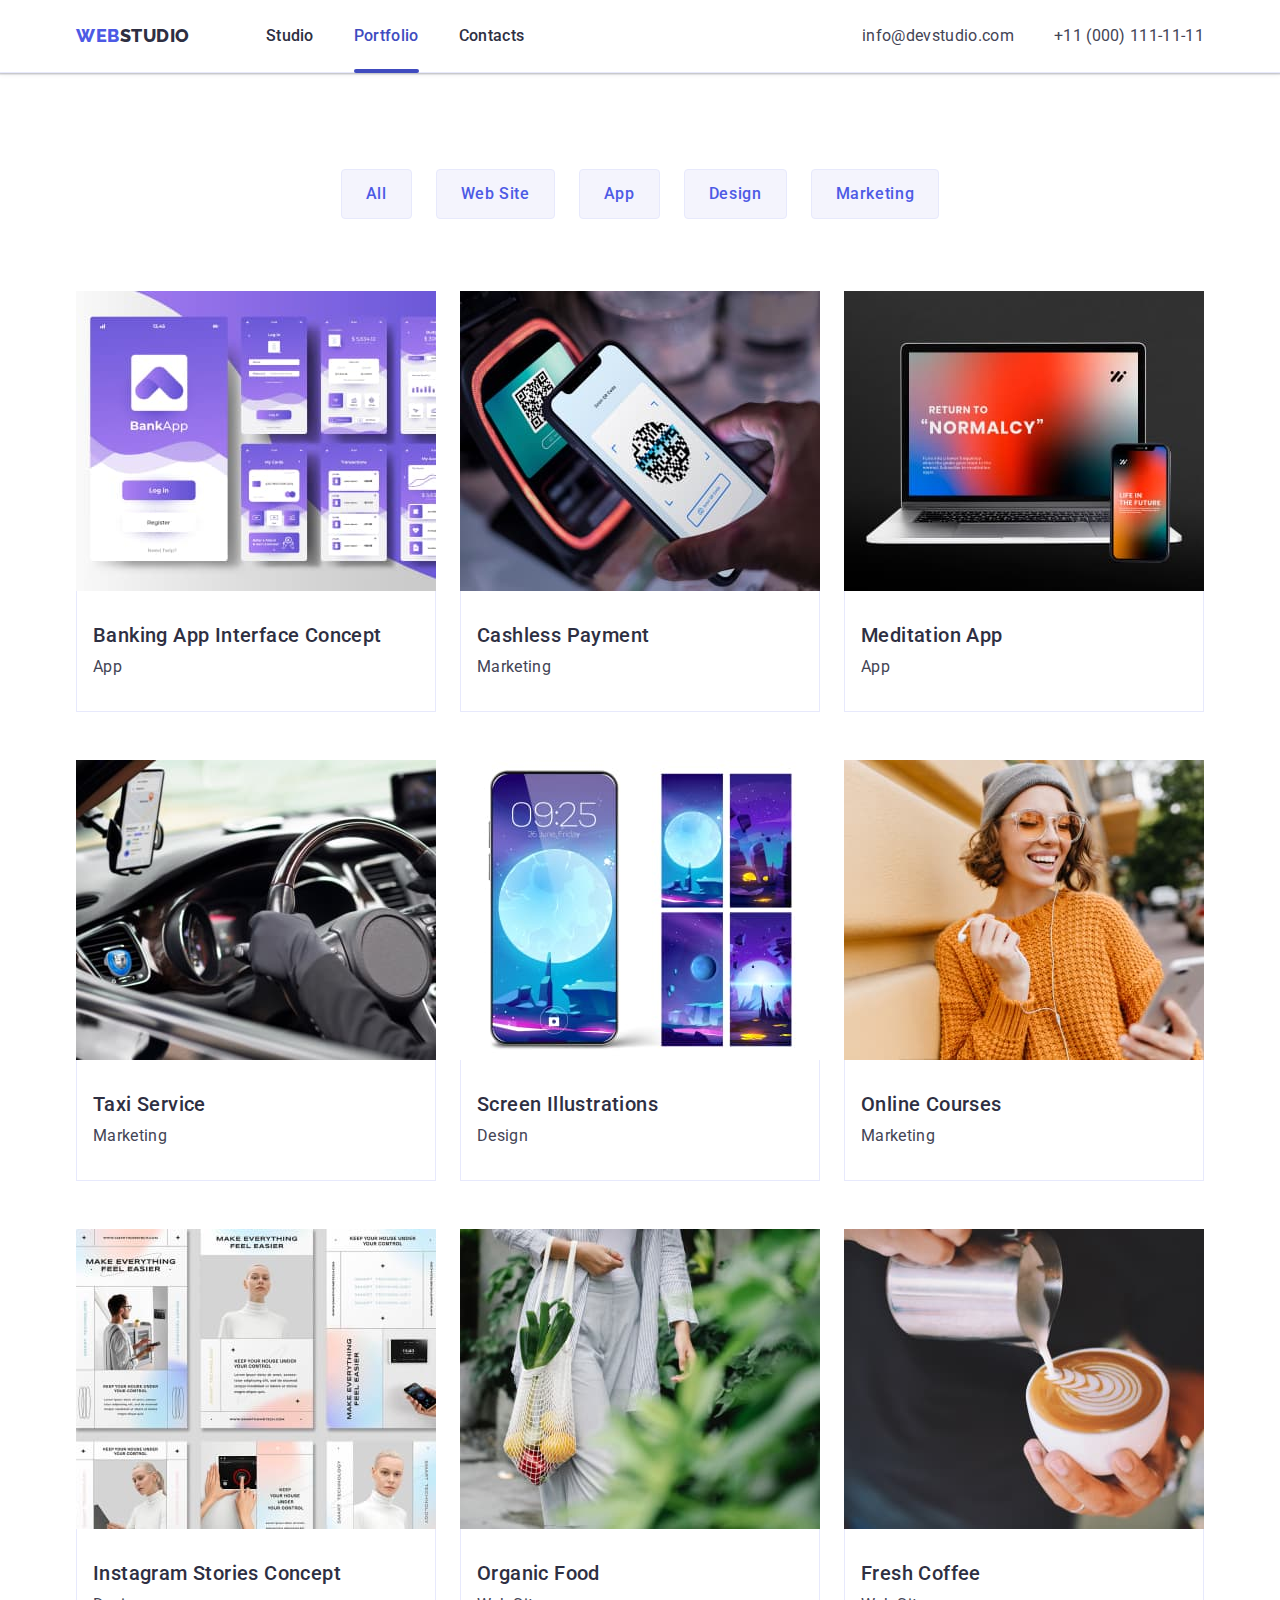
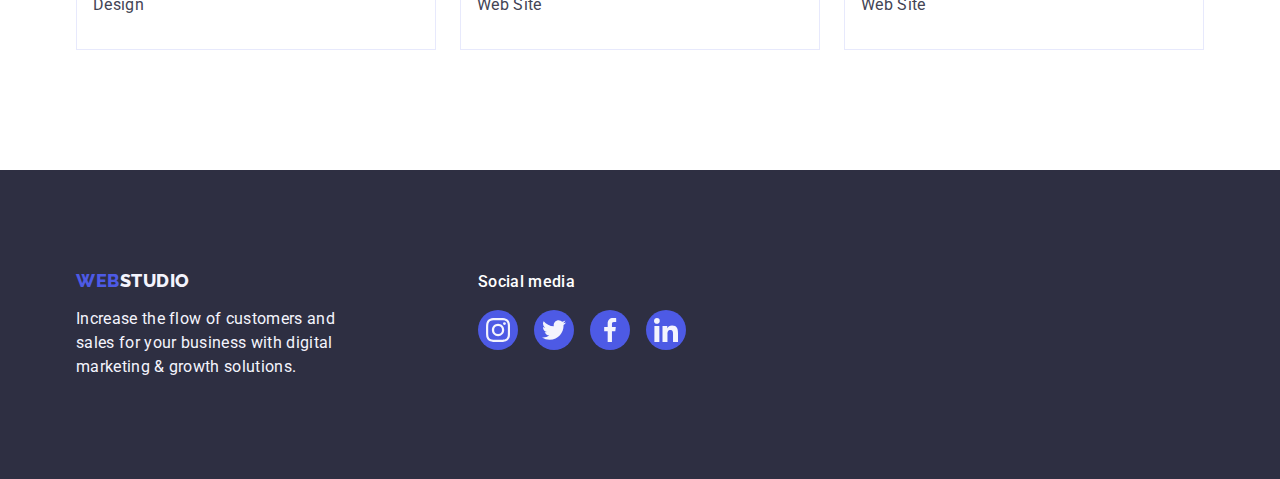
==== portfolio.html @ da9fbbfd "fix" ====
<!DOCTYPE html>
<html lang="en">
  <head>
    <meta charset="UTF-8" />
    <meta name="viewport" content="width=device-width, initial-scale=1.0" />
    <link rel="preconnect" href="https://fonts.googleapis.com" />
    <link rel="preconnect" href="https://fonts.gstatic.com" crossorigin />
    <link
      href="https://fonts.googleapis.com/css2?family=Raleway:wght@800&family=Roboto:wght@400;500;700;900&display=swap"
      rel="stylesheet"
    />
    <link rel="stylesheet" href="./css/modern-normalize.min.css" />
    <link rel="stylesheet" href="./css/styles.css" />
    <title>Portfolio</title>
  </head>
  <body>
    <header class="header">
      <div class="container header-container">
        <nav class="nav-container">
          <a href="./index.html" class="logo link">
            Web<span class="logo-text">Studio</span>
          </a>

          <ul class="nav-list list">
            <li class="nav-item">
              <a href="./index.html" class="link">
                Studio
              </a>
            </li>

            <li class="nav-item">
              <a href="./portfolio.html" class="nav-item-active link">
                Portfolio
              </a>
            </li>
            
            <li class="nav-item">
              <a href="" class="link">
                Contacts
              </a>
            </li>
          </ul>
        </nav>

        <address class="address-container">
          <ul class="address-list list">
            <li class="address-item">
              <a href="mailto:info@devstudio.com" class="address-item-link">
                info@devstudio.com
              </a>
            </li>

            <li class="address-item">
              <a href="tel:+110001111111" class="address-item-link">
                +11 (000) 111-11-11
              </a>
            </li>
          </ul>
        </address>
      </div>
    </header>

    <main>
      <section class="section-projects">
        <div class="container">
          <h1 class="visually-hidden title-section">Projects</h1>

          <ul class="projects-filters list">
            <li class="filters-item">
              <button type="button" class="filter-button">All</button>
            </li>
            <li class="filters-item">
              <button type="button" class="filter-button">Web Site</button>
            </li>
            <li class="filters-item">
              <button type="button" class="filter-button">App</button>
            </li>
            <li class="filters-item">
              <button type="button" class="filter-button">Design</button>
            </li>
            <li class="filters-item">
              <button type="button" class="filter-button">Marketing</button>
            </li>
          </ul>

          <ul class="projects-list list">
            <li class="projects-item project">
              <a href="" class="project-link link">
                <div class="project-item-box">
                  <img
                    class="image"
                    src="./images/portfolio/banking.jpg"
                    alt="Banking App Interface Concept"
                    width="360"
                    height="300"
                  />

                  <p class="overlay overlay-text">
                    14 Stylish and User-Friendly App Design Concepts · Task
                    Manager App · Calorie Tracker App · Exotic Fruit Ecommerce
                    App · Cloud Storage App
                  </p>
                </div>

                <div class="project-info">
                  <h2 class="project-title">Banking App Interface Concept</h2>
                  <p class="project-type">App</p>
                </div>
              </a>
            </li>
            <li class="projects-item project">
              <a href="" class="project-link link">
                <div class="project-item-box">
                  <img
                    class="image"
                    src="./images/portfolio/payment.jpg"
                    alt="Cashless Payment"
                    width="360"
                    height="300"
                  />

                  <p class="overlay overlay-text">
                    14 Stylish and User-Friendly App Design Concepts · Task
                    Manager App · Calorie Tracker App · Exotic Fruit Ecommerce
                    App · Cloud Storage App
                  </p>
                </div>

                <div class="project-info">
                  <h2 class="project-title">Cashless Payment</h2>
                  <p class="project-type">Marketing</p>
                </div>
              </a>
            </li>
            <li class="projects-item project">
              <a href="" class="project-link link">
                <div class="project-item-box">
                  <img
                    class="image"
                    src="./images/portfolio/meditation.jpg"
                    alt="Meditation App"
                    width="360"
                    height="300"
                  />

                  <p class="overlay overlay-text">
                    14 Stylish and User-Friendly App Design Concepts · Task
                    Manager App · Calorie Tracker App · Exotic Fruit Ecommerce
                    App · Cloud Storage App
                  </p>
                </div>

                <div class="project-info">
                  <h2 class="project-title">Meditation App</h2>
                  <p class="project-type">App</p>
                </div>
              </a>
            </li>
            <li class="projects-item project">
              <a href="" class="project-link link">
                <div class="project-item-box">
                  <img
                    class="image"
                    src="./images/portfolio/taxi.jpg"
                    alt="Taxi Service"
                    width="360"
                    height="300"
                  />

                  <p class="overlay overlay-text">
                    14 Stylish and User-Friendly App Design Concepts · Task
                    Manager App · Calorie Tracker App · Exotic Fruit Ecommerce
                    App · Cloud Storage App
                  </p>
                </div>

                <div class="project-info">
                  <h2 class="project-title">Taxi Service</h2>
                  <p class="project-type">Marketing</p>
                </div>
              </a>
            </li>
            <li class="projects-item project">
              <a href="" class="project-link link">
                <div class="project-item-box">
                  <img
                    class="image"
                    src="./images/portfolio/screen.jpg"
                    alt="Screen Illustrations"
                    width="360"
                    height="300"
                  />

                  <p class="overlay overlay-text">
                    14 Stylish and User-Friendly App Design Concepts · Task
                    Manager App · Calorie Tracker App · Exotic Fruit Ecommerce
                    App · Cloud Storage App
                  </p>
                </div>

                <div class="project-info">
                  <h2 class="project-title">Screen Illustrations</h2>
                  <p class="project-type">Design</p>
                </div>
              </a>
            </li>
            <li class="projects-item project">
              <a href="" class="project-link link">
                <div class="project-item-box">
                  <img
                    class="image"
                    src="./images/portfolio/online-courses.jpg"
                    alt="Online Courses"
                    width="360"
                    height="300"
                  />

                  <p class="overlay overlay-text">
                    14 Stylish and User-Friendly App Design Concepts · Task
                    Manager App · Calorie Tracker App · Exotic Fruit Ecommerce
                    App · Cloud Storage App
                  </p>
                </div>

                <div class="project-info">
                  <h2 class="project-title">Online Courses</h2>
                  <p class="project-type">Marketing</p>
                </div>
              </a>
            </li>
            <li class="projects-item project">
              <a href="" class="project-link link">
                <div class="project-item-box">
                  <img
                    class="image"
                    src="./images/portfolio/insta-stori.jpg"
                    alt="Instagram Stories Concept"
                    width="360"
                    height="300"
                  />

                  <p class="overlay overlay-text">
                    14 Stylish and User-Friendly App Design Concepts · Task
                    Manager App · Calorie Tracker App · Exotic Fruit Ecommerce
                    App · Cloud Storage App
                  </p>
                </div>

                <div class="project-info">
                  <h2 class="project-title">Instagram Stories Concept</h2>
                  <p class="project-type">Design</p>
                </div>
              </a>
            </li>
            <li class="projects-item project">
              <a href="" class="project-link link">
                <div class="project-item-box">
                  <img
                    class="image"
                    src="./images/portfolio/food.jpg"
                    alt="Organic Food"
                    width="360"
                    height="300"
                  />

                  <p class="overlay overlay-text">
                    14 Stylish and User-Friendly App Design Concepts · Task
                    Manager App · Calorie Tracker App · Exotic Fruit Ecommerce
                    App · Cloud Storage App
                  </p>
                </div>

                <div class="project-info">
                  <h2 class="project-title">Organic Food</h2>
                  <p class="project-type">Web Site</p>
                </div>
              </a>
            </li>
            <li class="projects-item project">
              <a href="" class="project-link link">
                <div class="project-item-box">
                  <img
                    class="image"
                    src="./images/portfolio/coffee.jpg"
                    alt="Fresh Coffee"
                    width="360"
                    height="300"
                  />

                  <p class="overlay overlay-text">
                    14 Stylish and User-Friendly App Design Concepts · Task
                    Manager App · Calorie Tracker App · Exotic Fruit Ecommerce
                    App · Cloud Storage App
                  </p>
                </div>

                <div class="project-info">
                  <h2 class="project-title">Fresh Coffee</h2>
                  <p class="project-type">Web Site</p>
                </div>
              </a>
            </li>
          </ul>
        </div>
      </section>
    </main>

    <footer class="footer">
      <div class="footer-wrapper container">
        <div class="footer-info">
          <a href="./index.html" class="logo link">
            Web<span class="logo-text">Studio</span>
          </a>

          <p class="footer-text">
            Increase the flow of customers and sales for your business with
            digital marketing & growth solutions.
          </p>
        </div>

        <div class="footer-social-links">
          <p class="footer-social-links-title">
            Social media
          </p>

          <ul class="footer-social-links-list list">
            <li class="footer-icons-item">
              <a href="" class="footer-icon-link icon-wrapper icon-link link">
                <svg class="social-icon" width="24" height="24">
                  <use href="./images/icons.svg#icon-instagram"></use>
                </svg>
              </a>
            </li>

            <li class="footer-icons-item">
              <a href="" class="footer-icon-link icon-wrapper icon-link link">
                <svg class="social-icon" width="24" height="24">
                  <use href="./images/icons.svg#icon-twitter"></use>
                </svg>
              </a>
            </li>
            
            <li class="footer-icons-item">
              <a href="" class="footer-icon-link icon-wrapper icon-link link">
                <svg class="social-icon" width="24" height="24">
                  <use href="./images/icons.svg#icon-facebook"></use>
                </svg>
              </a>
            </li>
            
            <li class="footer-icons-item">
              <a href="" class="footer-icon-link icon-wrapper icon-link link">
                <svg class="social-icon" width="24" height="24">
                  <use href="./images/icons.svg#icon-linkedin"></use>
                </svg>
              </a>
            </li>
          </ul>
        </div>
      </div>
    </footer>
  </body>
</html>
---- css/styles.css ----
:root {
    --iris: #4D5AE5;
    --ocean: #404BBF;
    --navyblue: #2E2F42;
    --green: #31D0AA;
    --slate: #434455;
    --light-slate: #8E8F99;
    --cornflower: #E7E9FC;
    --cloud: #F4F4FD;
    --navyblue-modal: rgba(46, 47, 66, 0.4);
    --grey: #2E2F42;
    --white: #FFFFFF;
    --dairy: #FCFCFC;
}

body {
    font-family: Roboto, sans-serif;
    color: var(--slate, #434455);
    background: var(--white, #FFF);
}

.link {
    text-decoration: none;
    color: var(--navyblue, #2E2F42);
}

.list {
    list-style: none;
    margin: 0;
    padding: 0;
}

.image {
    display: block;
    min-width: 100%;
    height: auto;
}

p, h1, h2, h3, h4, h5, h6 {
    margin: 0;
    padding: 0;
}

.visually-hidden {
    position: absolute;
    width: 1px;
    height: 1px;
    margin: -1px;
    border: 0;
    padding: 0;

    white-space: nowrap;
    clip-path: inset(100%);
    clip: rect(0 0 0 0);
    overflow: hidden;
}

header,
.section-features,
.section-services,
.section-team .team-item {
    background: var(--white, #FFF);
}

.header {
    border-bottom: 1px solid var(--cornflower, #E7E9FC);
    box-shadow: 0px 1px 6px 0px rgba(46, 47, 66, 0.08), 0px 1px 1px 0px rgba(46, 47, 66, 0.16), 0px 2px 1px 0px rgba(46, 47, 66, 0.08);
}

.container {
    width: 1158px;
    margin-left: auto;
    margin-right: auto;
    padding-left: 15px;
    padding-right: 15px;
}

.header-container {
    display: flex;
    align-items: center;
    justify-content: space-between;
}

.nav-container {
    display: flex;
    align-items: center;
}

.address-container {
    font-style: normal;
}

.nav-list,
.address-list {
    display: flex;
    gap: 40px;
}

.address-item {
    padding: 24px 0;
}

.address-list {
    display: flex;
    gap: 40px;
}

.section-title,
footer {
    background: var(--navyblue, #2E2F42);
}

.logo {
    font-family: Raleway, sans-serif;
    font-size: 1.125rem;
    font-weight: 800;
    line-height: 1.17;
    letter-spacing: 0.03375rem;
    text-transform: uppercase;
    color: var(--iris, #4D5AE5);
    margin-right: 76px;
}

header .logo-text {
    color: var(--navyblue, #2E2F42);
}

footer .logo-text {
    color: var(--cloud, #F4F4FD);
}

.nav-item a,
.address-item a {
    display: block;

    font-size: 16px;
    line-height: 1.5rem;
    letter-spacing: 0.02rem;
}

.nav-item a {
    font-weight: 500;
    color: var(--navyblue);
    padding-top: 24px;
    padding-bottom: 24px;
}

.address-item-link {
    transition: color 250ms cubic-bezier(0.4, 0, 0.2, 1);
}

.address-item a {
    font-weight: 400;
    color: var(--slate);
    text-decoration: none;
}

.nav-item a:hover, 
.nav-item a:focus,
.address-item a:hover,
.address-item a:focus {
    color: var(--ocean, #404BBF);
}

.nav-item .nav-item-active {
    position: relative;
    color: var(--ocean, #404BBF);
    transition: color 250ms cubic-bezier(0.4, 0, 0.2, 1);
}

.nav-item .nav-item-active::after,
.nav-item .nav-item-active::after {
    content: '';
    width: 100%;
    height: 4px;

    position: absolute;
    left: 0;
    bottom: -1px;

    background: var(--ocean);
    border-radius: 2px;
}

/* Hero section */
.title {
    max-width: 496px;
}

.section-title {
    max-width: 1440px;
    margin: 0 auto;
    padding: 188px 0;
    background-image: linear-gradient(rgba(46, 47, 66, 0.70), rgba(46, 47, 66, 0.70)), url(../images/title/bg-img.jpg);
    background-position: center;
    background-repeat: no-repeat;
    background-size: cover;
}

.section-title .title {
    font-size: 56px;
    font-weight: 700;
    line-height: 1.07;
    letter-spacing: 0.07rem;
    text-align: center;
    color: var(--white, #FFF);
    margin: 0 auto 48px auto;
}

.section-title .order-button {
    display: block;
    min-width: 169px;

    border-radius: 4px;
    border: none;
    padding: 16px 32px;
    margin: 0 auto;

    font-family: inherit;
    font-size: 16px;
    font-weight: 500;
    line-height: 1.5rem;
    letter-spacing: 0.04rem;
    cursor: pointer;
    color: var(--white, #FFF);

    background: var(--iris, #4D5AE5);

    transition: background-color 250ms cubic-bezier(0.4, 0, 0.2, 1);
}

.section-title .order-button:hover,
.section-title .order-button:focus {
    background: var(--ocean, #404BBF);
}

.title-section {
    font-size: 36px;
    font-weight: 700;
    line-height: 1.11;
    letter-spacing: 0.02em;
    text-align: center;
    text-transform: capitalize;
    color: var(--navyblue, #2E2F42);
}

.section-features {
    padding: 120px 0;
}

.features-list {
    display: flex;
    gap: 24px;

}

.features-item {
    flex-basis: calc((100% - 72px) / 4);
}

.feature-title {
    margin-bottom: 8px;
}

.icon-wrapper {
    display: flex;
    align-items: center;
    justify-content: center;
    border-radius: 4px;
}

.feature .icon-wrapper {
    padding: 24px;
    margin-bottom: 8px;
    background-color: var(--cloud);
}

.feature-icon {
    fill: var(--navyblue);
}

.feature-title,
.member-name {
    font-size: 20px;
    font-weight: 500;
    line-height: 1.5rem;
    letter-spacing: 0.025rem;
    color: var(--navyblue, #2E2F42);
}

.feature-text,
.member-position {
    font-size: 16px;
    line-height: 1.5rem;
    letter-spacing: 0.02rem;
    color: var(--slate, #434455);
}

.section-services {
    padding-bottom: 120px;
}

.services-title {
    margin-bottom: 72px;
}

.services-list {
    display: flex;
    gap: 24px;
}

.section-team {
    background: var(--cloud, #F4F4FD);
    padding: 120px 0;
}


.team-title {
    margin-bottom: 72px;
}

.team-list {
    display: flex;
    gap: 24px;

}

.team-item {
    border-radius: 0px 0px 4px 4px;
    box-shadow: 0px 2px 1px 0px rgba(46, 47, 66, 0.08),
        0px 1px 1px 0px rgba(46, 47, 66, 0.16),
        0px 1px 6px 0px rgba(46, 47, 66, 0.08);
}

.member-info {
    padding: 32px 16px;
}

.member-name {
    text-align: center;
    margin-bottom: 8px;
}

.member-position {
    text-align: center;
    margin-bottom: 8px;
}

.social-icons-list {
    display: flex;
    gap: 24px;
    justify-content: center;
}

.social-icon-link {
    display: flex;
    align-items: center;
    justify-content: center;
    width: 100%;
    height: 100%;
    border-radius: 50%;
    padding: 12px;
    fill: var(--cloud);
    background-color: var(--iris);

    transition: background-color 250ms cubic-bezier(0.4, 0, 0.2, 1);
}

.social-icon {
    fill: var(--cloud);
}

.section-customers {
    padding-top: 120px;
    padding-bottom: 120px;
}

.customers-title {
    margin-bottom: 72px;
}

.customers-icons-list {
    display: flex;
    gap: 24px;
    justify-content: center;
}

.customers-icons-item {
    width: calc((100% - 120px) / 6);
    height: 88px;
    transition: border-color 250ms cubic-bezier(0.4, 0, 0.2, 1),
        color 250ms cubic-bezier(0.4, 0, 0.2, 1);
}

.customer-icon-link {
    width: 100%;
    height: 100%;

    border: 1px solid var(--light-slate);
    border-radius: 4px;

    padding: 16px 32px;

    fill: var(--light-slate);
    color: var(--light-slate);

    transition: border-color 250ms cubic-bezier(0.4, 0, 0.2, 1), color 250ms cubic-bezier(0.4, 0, 0.2, 1);
}

.customer-icon-link:hover,
.customer-icon-link:focus {
    border-color: var(--ocean);
    color: var(--ocean);
}

.customer-icon {
    fill: currentColor;
}

.footer {
    padding: 100px 0;
}

.footer-wrapper {
    display: flex;
    /* gap: 120px; */
    align-items: baseline;
}

.footer-wrapper>div {
    flex: 0 0 25%;
}

.footer-info {
    margin-right: 120px;
}

.footer .logo {
    display: inline-block;
    margin-bottom: 16px;
}

.footer-text {
    font-size: 16px;
    line-height: 1.5rem;
    letter-spacing: 0.02rem;
    color: var(--cloud, #F4F4FD);
}

.footer-social-links-title {
    font-size: 1rem;
    font-family: Roboto;
    font-weight: 500;
    line-height: 1.5rem;
    letter-spacing: 0.02rem;

    margin-bottom: 16px;
    color: var(--white);
}

.footer-social-links-list {
    display: flex;
    gap: 1rem;
}

.footer-icon-link {
    width: 100%;
    height: 100%;
    border-radius: 50%;
    padding: 8px;
    transition: background-color 250ms cubic-bezier(0.4, 0, 0.2, 1);
}

.icon-link {
    fill: var(--cloud);
    background-color: var(--iris);
}

.social-icons-item .icon-link:hover,
.social-icons-item .icon-link:focus {
    background-color: var(--ocean);
}

.icon-link:hover,
.icon-link:focus {
    background-color: var(--green);
}


/* Modal window */

.backdrop {
    position: fixed;
    top: 0;
    left: 0;

    width: 100%;
    height: 100%;

    background-color: var(--navyblue-modal);
    transition: opacity 250ms cubic-bezier(0.4, 0, 0.2, 1), visibility 250ms cubic-bezier(0.4, 0, 0.2, 1);
}

.backdrop.is-hidden {
    opacity: 0;
    pointer-events: none;
    visibility: hidden;
}

.modal {
    position: absolute;
    top: 50%;
    left: 50%;
    transform: translate(-50%, -50%);
    width: 408px;
    min-height: 584px;
    transition: transform 250ms cubic-bezier(0.4, 0, 0.2, 1);

    border-radius: 4px;
    box-shadow: 0px 2px 1px 0px rgba(0, 0, 0, 0.20),
        0px 1px 3px 0px rgba(0, 0, 0, 0.12),
        0px 1px 1px 0px rgba(0, 0, 0, 0.14);

    background-color: var(--dairy);
}

.modal-btn {
    display: flex;
    justify-content: center;
    align-items: center;

    position: absolute;
    top: 24px;
    right: 24px;

    width: 24px;
    height: 24px;
    padding: 0;

    border-radius: 50%;
    cursor: pointer;

    border: 1px solid rgba(0, 0, 0, 0.10);
    background-color: var(--cornflower);

    transition: background-color 250ms cubic-bezier(0.4, 0, 0.2, 1),
        border 250ms cubic-bezier(0.4, 0, 0.2, 1);
}

.modal-btn:hover,
.modal-btn:focus {
    background-color: var(--ocean);
    border: none;
}

.modal-btn:hover .modal-icon,
.modal-btn:focus .modal-icon {
    fill: var(--white);
}

.modal-icon {
    position: absolute;
    top: 50%;
    left: 50%;
    transform: translate(-50%, -50%);
    transition: fill 250ms cubic-bezier(0.4, 0, 0.2, 1);

    fill: var(--navyblue);
}


/* Project Page */

.filter-button {
    font-family: Roboto, sans-serif;
    font-size: 16px;
    font-weight: 500;
    line-height: 1.5;
    letter-spacing: 0.04em;
    text-align: center;
    cursor: pointer;

    color: var(--iris, #4D5AE5);
    background-color: var(--cloud, #F4F4FD);

    padding: 12px 24px;
    border: 1px solid var(--cornflower);
    border-radius: 4px;

    transition: color 250ms cubic-bezier(0.4, 0, 0.2, 1),
        background-color 250ms cubic-bezier(0.4, 0, 0.2, 1),
        border-color 250ms cubic-bezier(0.4, 0, 0.2, 1),
        box-shadow 250ms cubic-bezier(0.4, 0, 0.2, 1);
}

.filter-button:hover,
.filter-button:focus {
    color: var(--white);
    background-color: var(--ocean);
    border: 1px solid transparent;
    box-shadow: 0px 2px 2px 0px rgba(0, 0, 0, 0.12),
        0px 2px 1px 0px rgba(0, 0, 0, 0.08),
        0px 3px 1px 0px rgba(0, 0, 0, 0.10);
}

.project-title {
    font-size: 20px;
    font-weight: 500;
    line-height: 1.2;
    letter-spacing: 0.02em;
    color: var(--navyblue, #2E2F42);
    margin-bottom: 8px;
}

.project-type {
    font-size: 1rem;
    line-height: 1.5rem;
    letter-spacing: 0.02rem;
    color: var(--slate, #434455);
}

.section-projects {
    padding-top: 96px;
    padding-bottom: 120px;
}

.projects-filters {
    display: flex;
    justify-content: center;
    gap: 24px;
    margin-bottom: 72px;
}

.projects-list {
    display: flex;
    flex-wrap: wrap;
    row-gap: 48px;
    column-gap: 24px;
}

.project-link {
    display: block;
    transition: box-shadow 250ms cubic-bezier(0.4, 0, 0.2, 1);
}

.project-link:hover,
.project-link:focus {
    box-shadow: 0px 1px 6px rgba(46, 47, 66, 0.08),
        0px 1px 1px rgba(46, 47, 66, 0.16),
        0px 2px 1px rgba(46, 47, 66, 0.08);
}

.project {
    width: calc((100% - 48px) / 3);
}

.project:hover,
.project:focus {
    box-shadow: 0px 2px 1px 0px rgba(46, 47, 66, 0.08),
        0px 1px 1px 0px rgba(46, 47, 66, 0.16),
        0px 1px 6px 0px rgba(46, 47, 66, 0.08);
}

.project-item-box {
    position: relative;
    overflow: hidden;
}

.project-info {
    padding: 32px 16px;
    border: 1px solid var(--cornflower);
    border-top: none;
}

/* Overlay */

.overlay {
    position: absolute;
    top: 0;
    left: 0;
    transform: translateY(100%);

    width: 100%;
    height: 100%;
    display: flex;
    align-items: center;
    justify-content: center;
    background-color: var(--iris);

    transition: transform 250ms;
}

.project-link:hover .overlay,
.project-link:focus .overlay,
.project-link:hover .overlay-text,
.project-link:focus .overlay-text {
    transform: translateY(0%);
}

.overlay-text {
    font-size: 16px;
    line-height: 1.5;
    letter-spacing: 0.02em;

    padding: 40px 32px;
    color: var(--cloud);

    transition: transform 250ms cubic-bezier(0.4, 0, 0.2, 1);
}
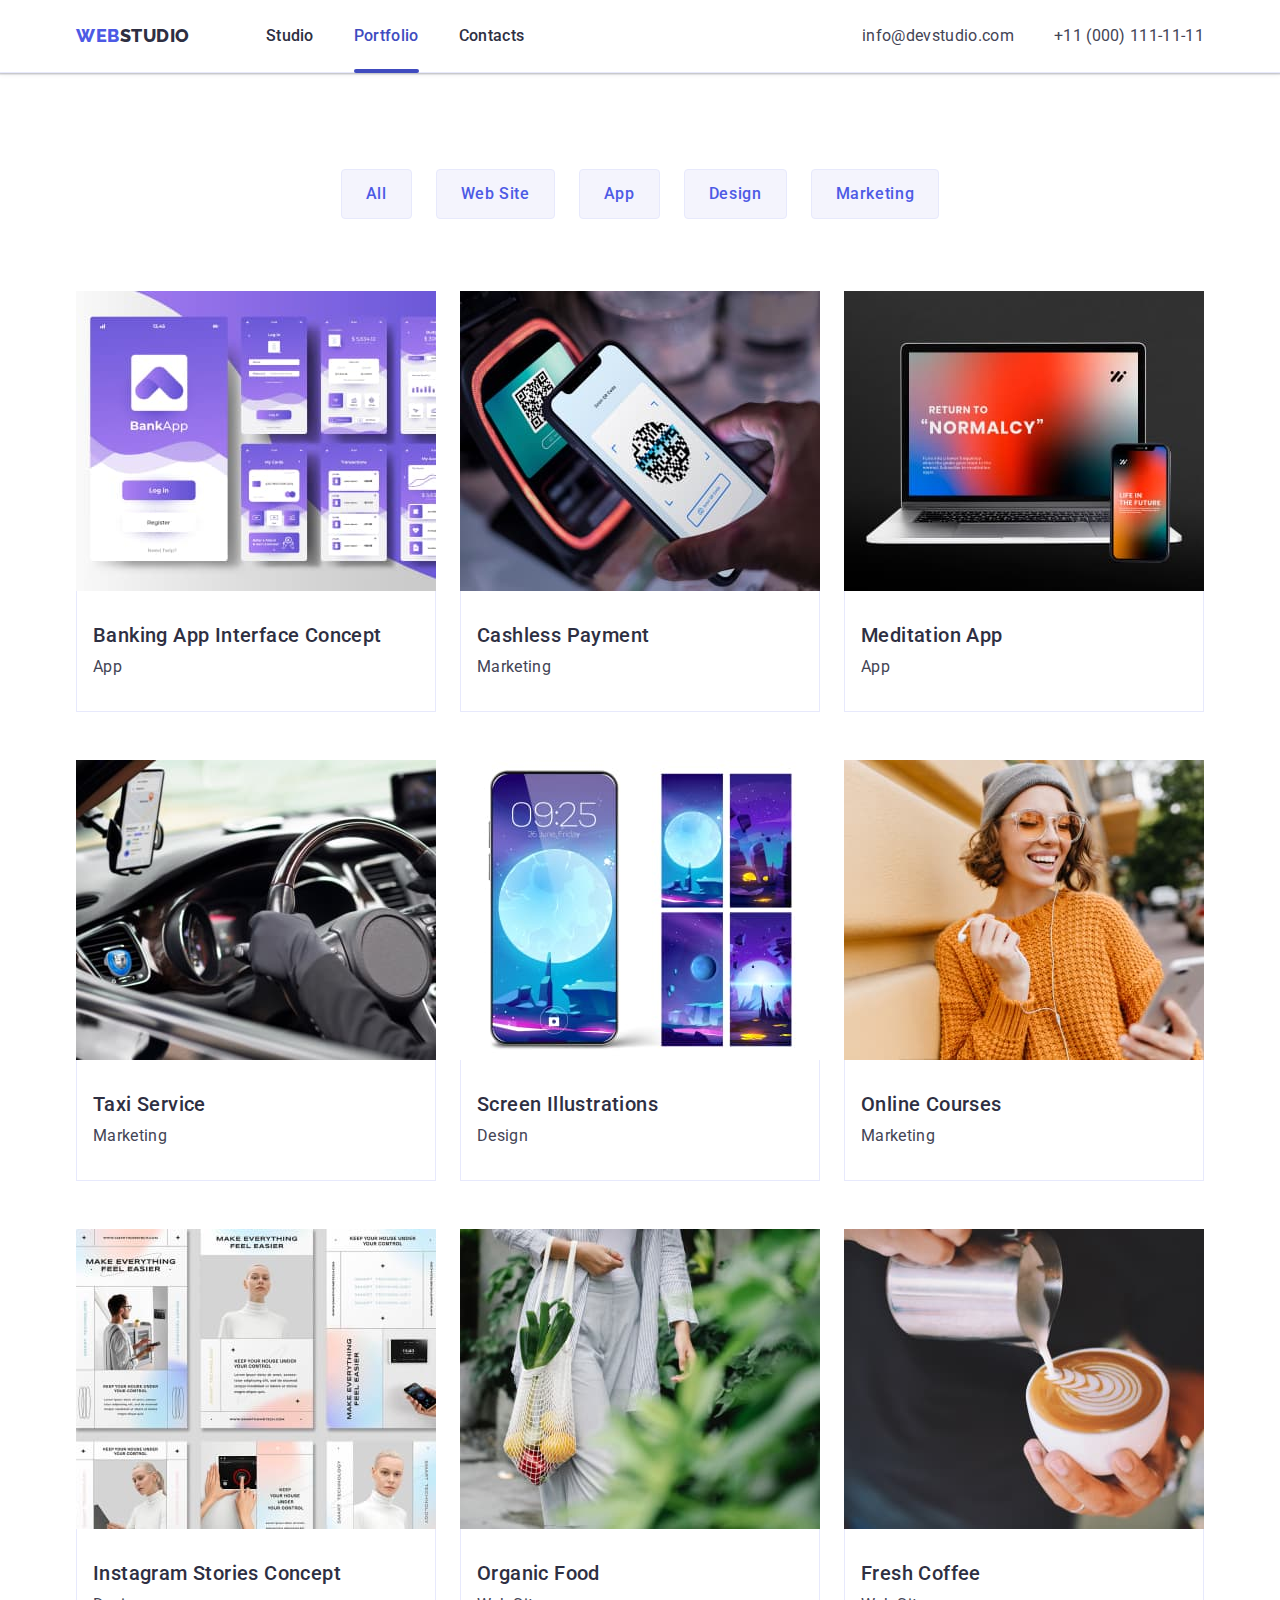
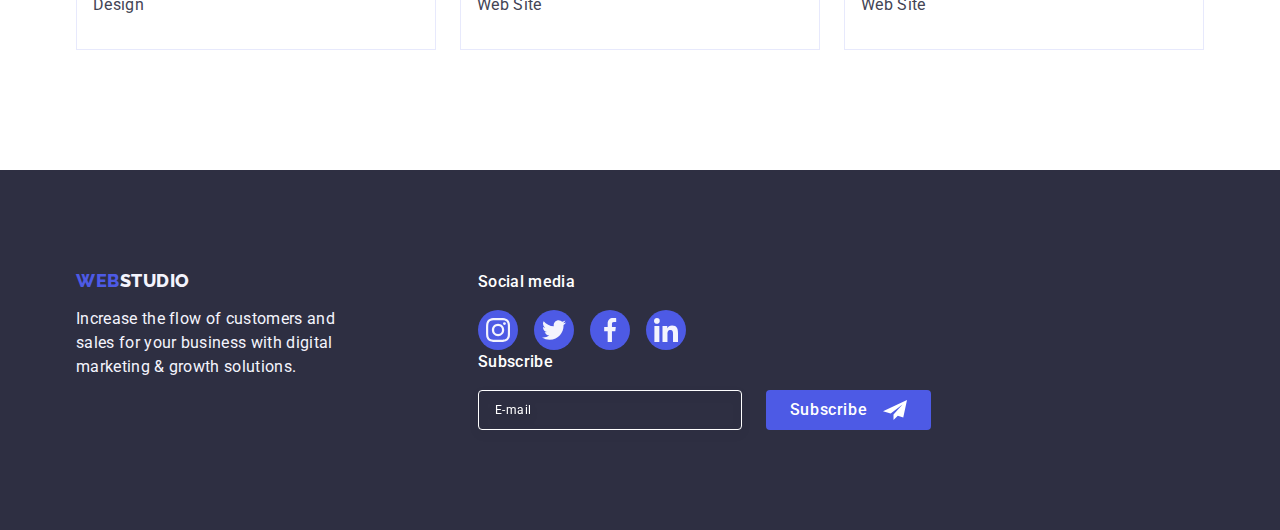
==== commit 61590c72: "fix footer" ====
--- a/portfolio.html
+++ b/portfolio.html
@@ -319,9 +319,7 @@
         </div>
 
         <div class="footer-social-links">
-          <p class="footer-social-links-title">
-            Social media
-          </p>
+          <p class="footer-social-links-title">Social media</p>
 
           <ul class="footer-social-links-list list">
             <li class="footer-icons-item">
@@ -339,7 +337,7 @@
                 </svg>
               </a>
             </li>
-            
+
             <li class="footer-icons-item">
               <a href="" class="footer-icon-link icon-wrapper icon-link link">
                 <svg class="social-icon" width="24" height="24">
@@ -347,7 +345,7 @@
                 </svg>
               </a>
             </li>
-            
+
             <li class="footer-icons-item">
               <a href="" class="footer-icon-link icon-wrapper icon-link link">
                 <svg class="social-icon" width="24" height="24">
@@ -356,6 +354,30 @@
               </a>
             </li>
           </ul>
+
+          <div class="footer-form-wrapper">
+            <p class="footer-form-text">
+              Subscribe
+            </p>
+            <form class="form-footer">
+               <label for="footer-form-field">
+                <input 
+                type="name" 
+                name="email" 
+                placeholder="E-mail" 
+                class="footer-form-input">
+               </label>
+
+               <button type="submit" class="footer-form-btn">
+                Subscribe
+                <svg class="footer-form-icon" width="24" height="24">
+                  <use href="./images/icons.svg#icon-subscribe"></use>
+                </svg>
+              </button>
+
+            </form>
+          </div>
+
         </div>
       </div>
     </footer>
--- a/css/styles.css
+++ b/css/styles.css
@@ -486,6 +486,63 @@
     background-color: var(--green);
 }
 
+/* Footer form */
+
+.footer-form-text {
+    margin-bottom: 16px;
+    font-weight: 500;
+    font-size: 16px;
+    line-height: 1.5;
+    letter-spacing: 0.02em;
+    color: var(--white);
+}
+
+.form-footer {
+    display: flex;
+    gap: 24px;
+}
+
+.footer-form-input {
+    width: 264px; 
+    height: 40px;
+    border: 1px solid var(--white);
+    background-color: transparent;
+    font-size: 12px;
+    line-height: 1.5;
+    letter-spacing: 0.04em;
+    padding-left: 16px;
+    filter: drop-shadow(0px 4px 4px rgba(0, 0, 0, 0.15)); 
+    border-radius: 4px; 
+    color: var(--white);
+}
+
+::placeholder {
+    color: var(--white);
+}
+
+.footer-form-btn {
+    display: flex;
+    justify-content: center;
+    align-items: center;
+    font-family: "Roboto", sans-serif;
+    font-size: 16px;
+    font-weight: 500;
+    line-height: 1.5;
+    letter-spacing: 0.04em;
+    color: var(--white);
+    cursor: pointer;
+    background-color: var(--iris);
+    border: none;
+    border-radius: 4px;
+    min-width: 165px;
+    height: 40px;
+}
+
+.footer-form-icon {
+    margin-left: 16px; 
+    fill: var(--white);
+}
+
 
 /* Modal window */
 
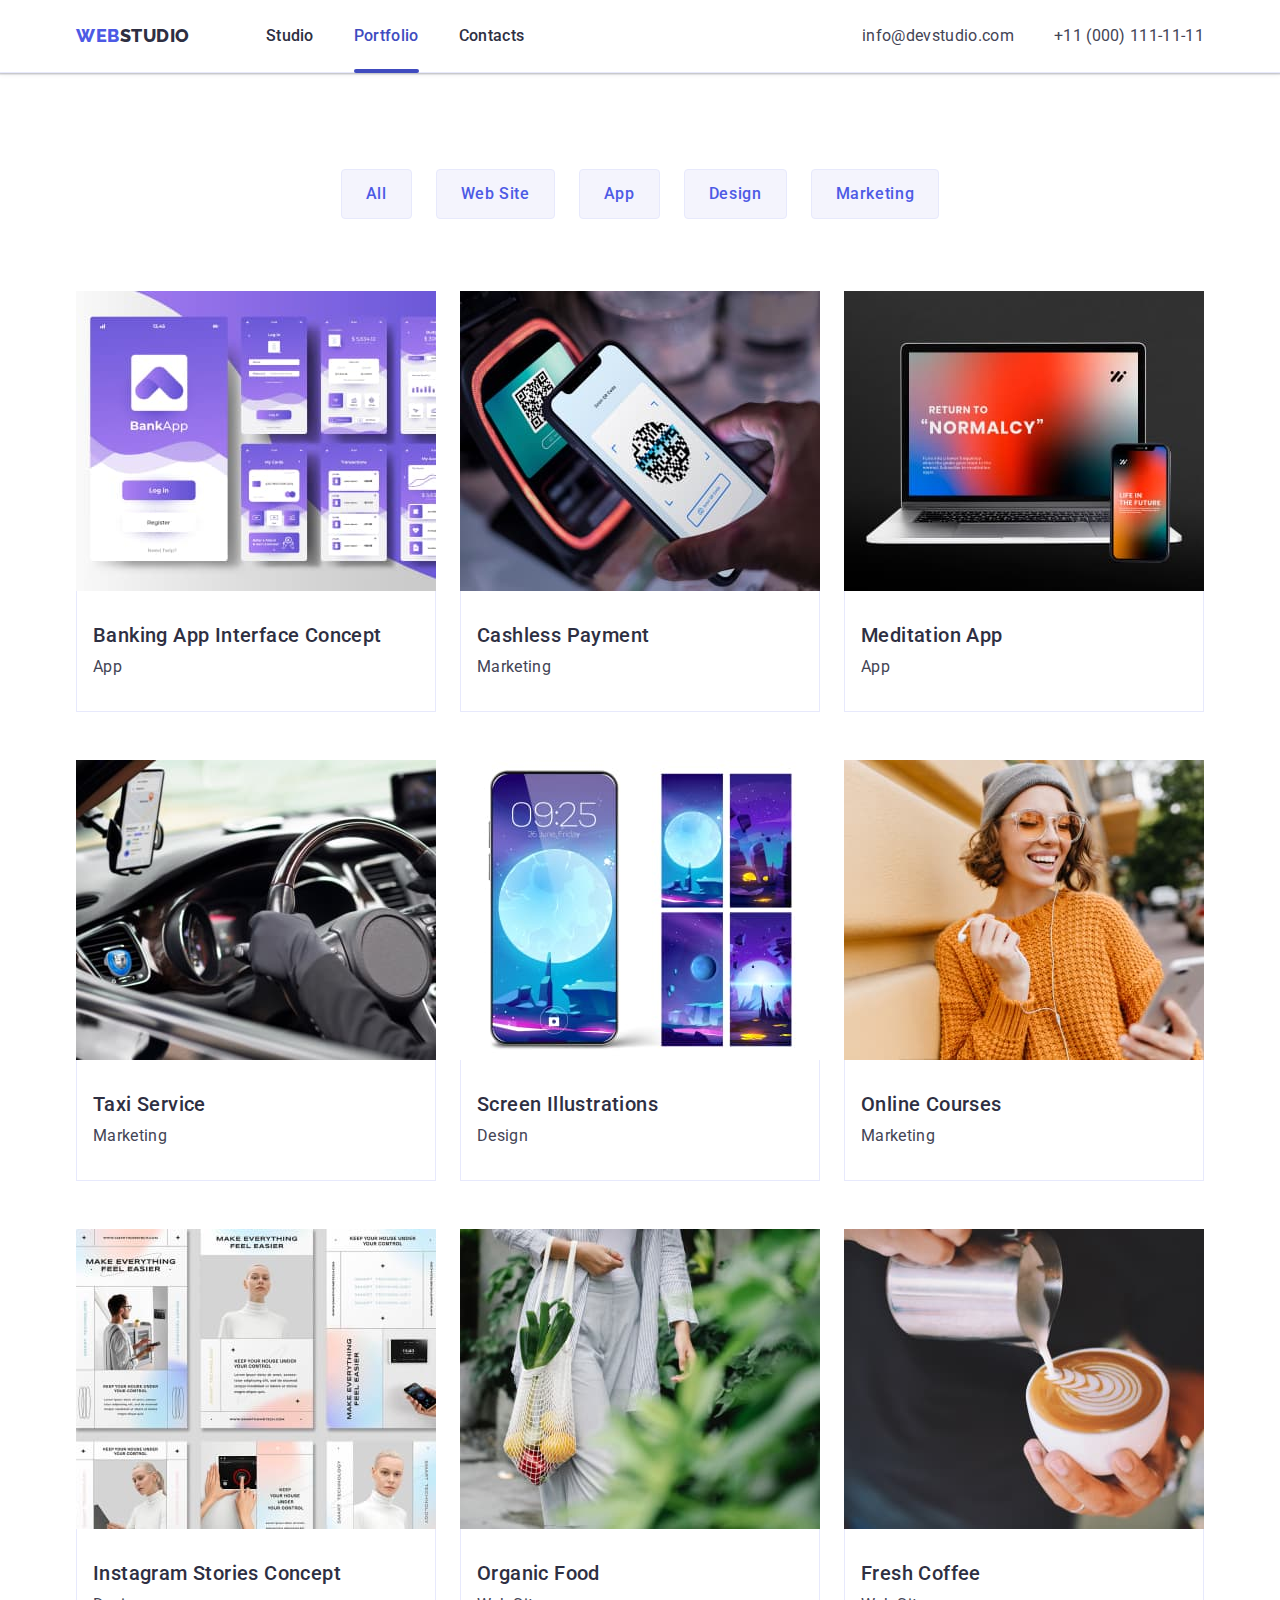
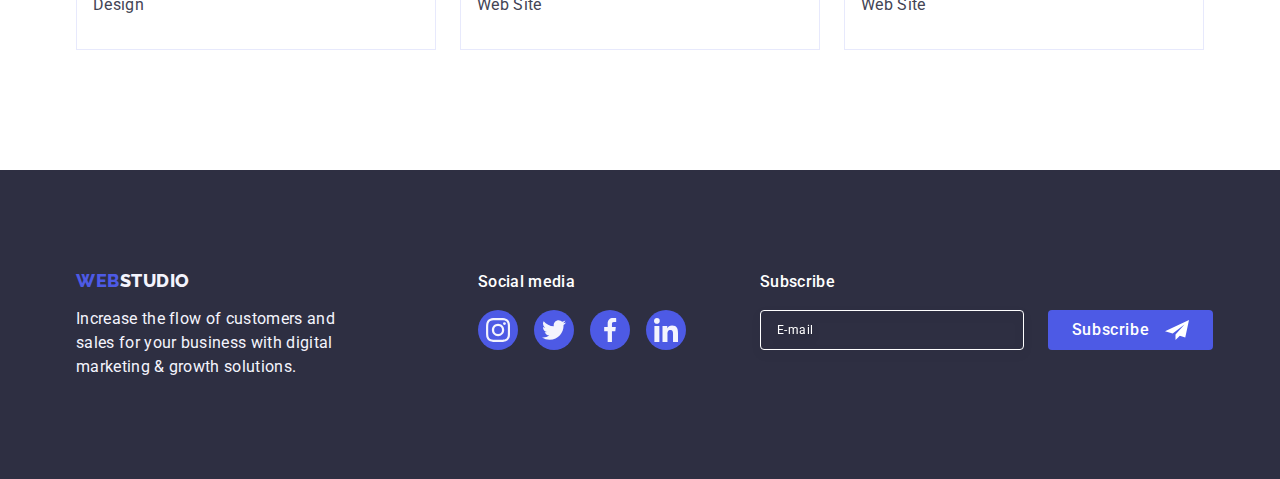
==== commit 9b21ef1a: "fix" ====
--- a/portfolio.html
+++ b/portfolio.html
@@ -354,30 +354,29 @@
               </a>
             </li>
           </ul>
-
-          <div class="footer-form-wrapper">
-            <p class="footer-form-text">
+        </div>
+
+        <div class="footer-form">
+          <p class="footer-form-title">Subscribe</p>
+
+          <form class="footer-form-container">
+            <label for="footer-form-email">
+              <input
+                id="footer-form-email"
+                type="text"
+                name="email"
+                placeholder="E-mail"
+                class="footer-form-input"
+              />
+            </label>
+
+            <button type="submit" class="footer-form-btn">
               Subscribe
-            </p>
-            <form class="form-footer">
-               <label for="footer-form-field">
-                <input 
-                type="name" 
-                name="email" 
-                placeholder="E-mail" 
-                class="footer-form-input">
-               </label>
-
-               <button type="submit" class="footer-form-btn">
-                Subscribe
-                <svg class="footer-form-icon" width="24" height="24">
-                  <use href="./images/icons.svg#icon-subscribe"></use>
-                </svg>
-              </button>
-
-            </form>
-          </div>
-
+              <svg class="footer-form-icon" width="24" height="24">
+                <use href="./images/icons.svg#icon-subscribe"></use>
+              </svg>
+            </button>
+          </form>
         </div>
       </div>
     </footer>
--- a/css/styles.css
+++ b/css/styles.css
@@ -488,16 +488,16 @@
 
 /* Footer form */
 
-.footer-form-text {
-    margin-bottom: 16px;
+.footer-form-title {
+    font-size: 16px;
     font-weight: 500;
-    font-size: 16px;
     line-height: 1.5;
     letter-spacing: 0.02em;
     color: var(--white);
-}
-
-.form-footer {
+    margin-bottom: 16px;
+}
+
+.footer-form-container {
     display: flex;
     gap: 24px;
 }
@@ -579,6 +579,7 @@
         0px 1px 1px 0px rgba(0, 0, 0, 0.14);
 
     background-color: var(--dairy);
+    padding: 72px 24px 24px 24px;
 }
 
 .modal-btn {
@@ -623,6 +624,10 @@
     transition: fill 250ms cubic-bezier(0.4, 0, 0.2, 1);
 
     fill: var(--navyblue);
+}
+
+.form-text {
+
 }
 
 
